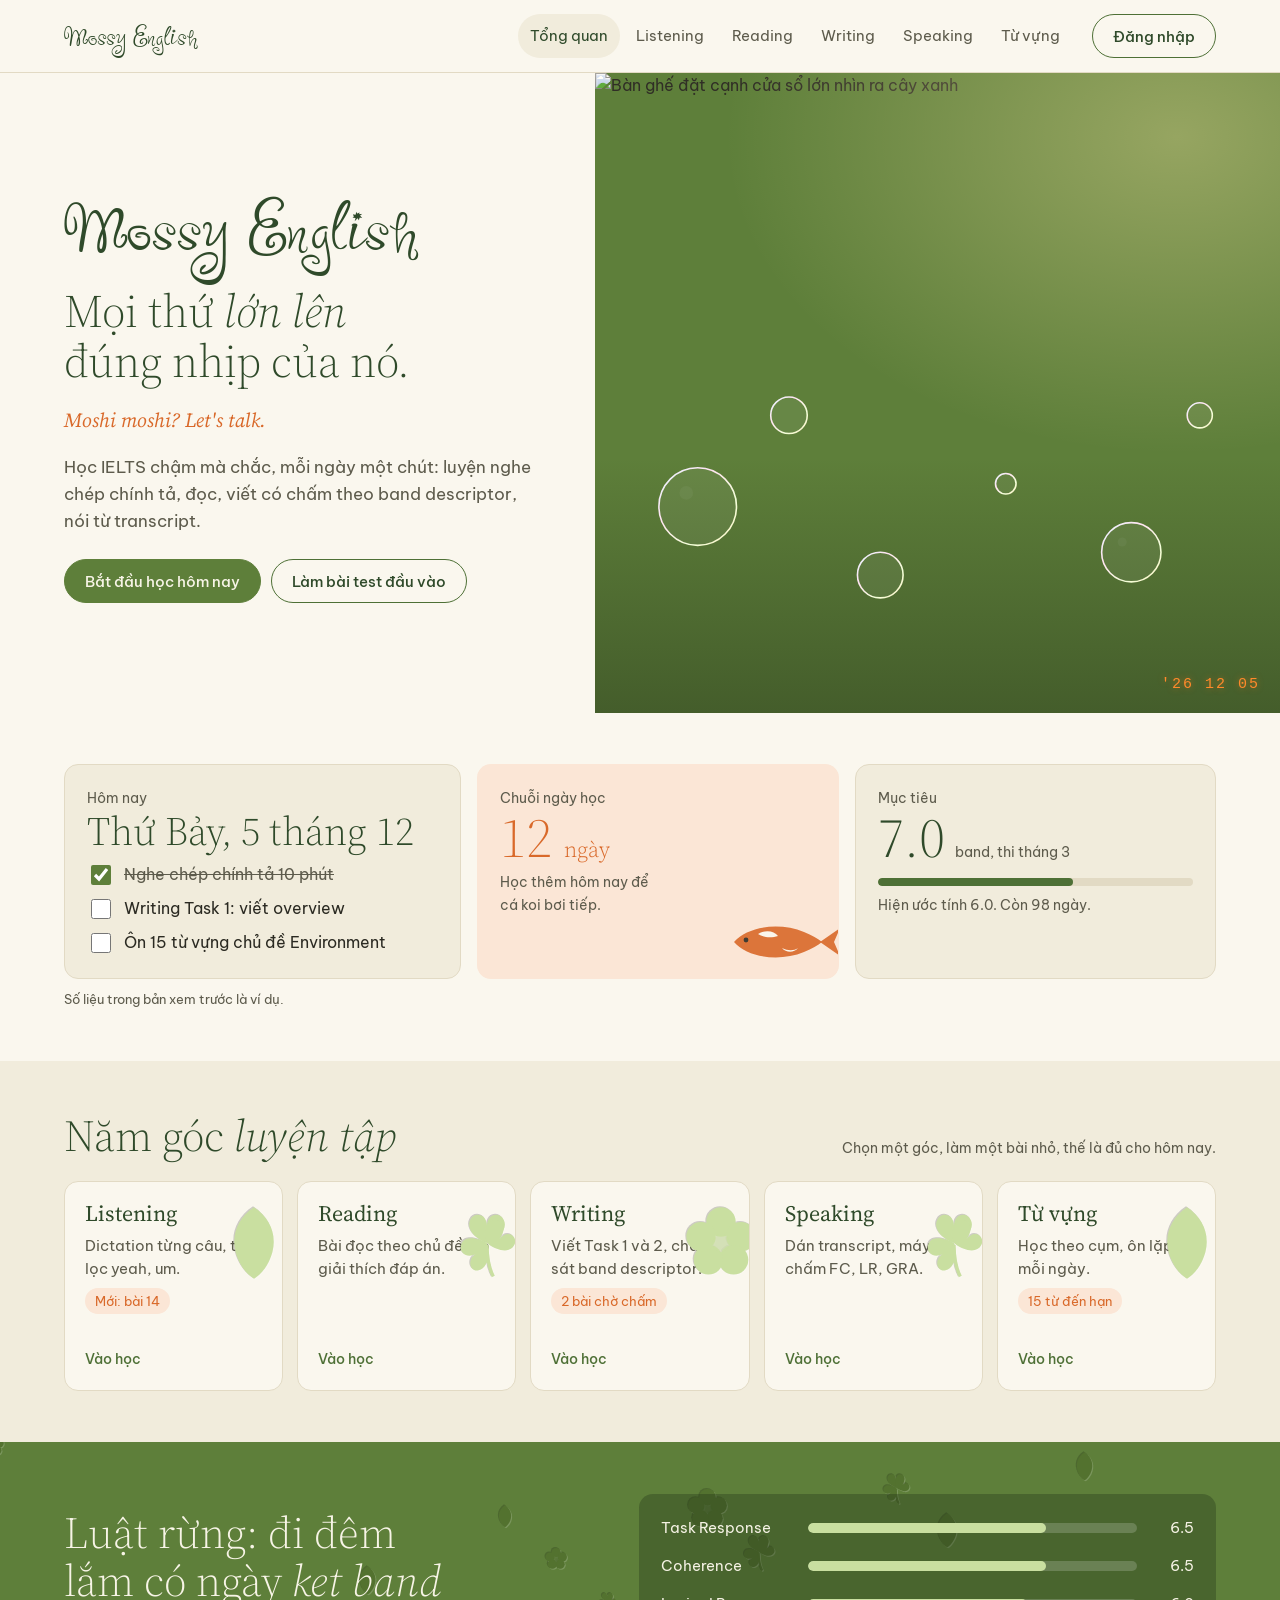
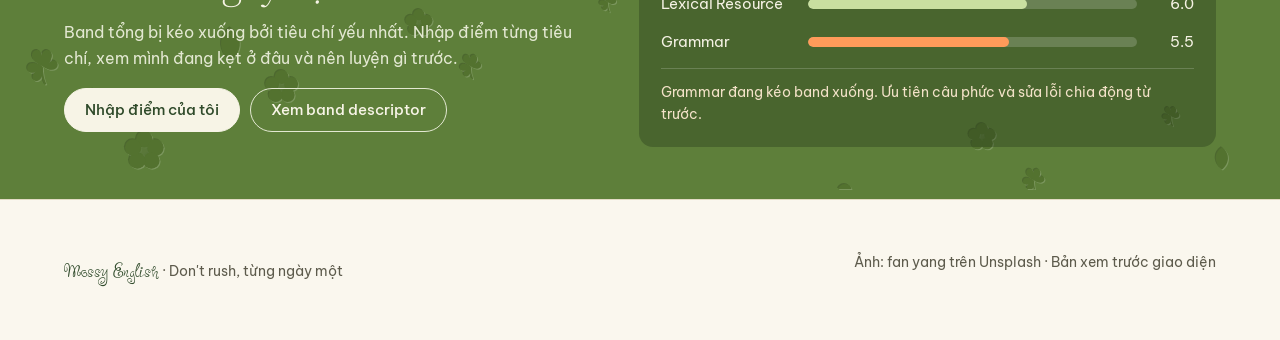
==== preview-mossy.html @ 65d92f9f "Add Mossy English theme preview page" ====
<!DOCTYPE html>
<html lang="vi">
<head>
<meta charset="utf-8">
<meta name="viewport" content="width=device-width,initial-scale=1">
<title>Mossy English · bản xem trước</title>
<link rel="preconnect" href="https://fonts.googleapis.com">
<link rel="preconnect" href="https://fonts.gstatic.com" crossorigin>
<link rel="stylesheet" href="https://fonts.googleapis.com/css2?family=Ole&family=Source+Serif+4:ital,opsz,wght@0,8..60,300;0,8..60,400;0,8..60,600;1,8..60,300;1,8..60,400&family=Be+Vietnam+Pro:wght@400;500;600&display=swap">
<link rel="stylesheet" href="https://cdn.jsdelivr.net/npm/dseg@0.46.0/css/dseg.css">
<style>
/* VOICE: ấm, chậm rãi, như một góc học bên cửa sổ buổi sáng
   IDEA: trang vở và bìa sổ xanh in nổi hoa cỏ, đặt trên bàn gỗ cạnh cửa sổ
   PICTURE: ảnh bàn học nhìn ra cây xanh trong khung cửa, bong bóng trôi, góc ngày phim cam
   COLOUR and TYPE: giấy kem, bìa rêu, lá non, một điểm cam cá koi; Ole cho tên, Source Serif 4 cho tiêu đề, Be Vietnam Pro cho chữ thường
   LAYOUT: hero chia đôi giấy và cửa sổ, dải Hôm nay, lưới 5 kỹ năng, dải xanh Luật rừng, chân trang */
:root{color-scheme:light dark;
--paper:light-dark(#FAF7EE,#171D17);--paper2:light-dark(#F1ECDC,#1F271F);--line:light-dark(#E2DAC4,#2E3A2D);
--ink:light-dark(#2B2A22,#ECE8DA);--soft:light-dark(#5D5B4C,#B9B6A6);
--moss:light-dark(#4E7036,#9CC46A);--deep:light-dark(#2F4A2A,#DDEBC9);--leaf:light-dark(#C9DFA0,#3E5530);
--cover:#5E7F3A;--cover2:#53722F;--koi:light-dark(#D9692A,#F08A45);--koiBg:light-dark(#FBE6D6,#3A2618)}
:root[data-theme=light]{color-scheme:light}:root[data-theme=dark]{color-scheme:dark}
*{box-sizing:border-box;min-width:0}
body{margin:0;background:var(--paper);color:var(--ink);font:16px/1.6 'Be Vietnam Pro',system-ui,sans-serif;overflow-x:clip}
a{color:inherit}
.band{padding:clamp(28px,4vw,64px) max(5vw,16px)}
.wrap{max-width:1240px;margin:0 auto}
.serif{font-family:'Source Serif 4',Georgia,serif}
h1,h2,h3{font-family:'Source Serif 4',Georgia,serif;font-weight:300;line-height:1.08;text-wrap:balance;margin:0;color:var(--deep)}
h2{font-size:clamp(30px,4vw,44px)}h3{font-size:22px;font-weight:400}
em{font-style:italic}
/* nav */
.nav{display:flex;align-items:center;gap:20px;flex-wrap:wrap;padding:14px max(5vw,16px);border-bottom:1px solid var(--line);background:var(--paper)}
.brand{font-family:'Ole',cursive;font-size:34px;line-height:1;color:var(--deep);text-decoration:none;margin-right:auto}
.nav nav{display:flex;gap:4px;flex-wrap:wrap}
.nav nav a{text-decoration:none;padding:10px 12px;border-radius:999px;font-size:15px;color:var(--soft)}
.nav nav a:hover,.nav nav a[aria-current]{background:var(--paper2);color:var(--deep)}
.btn{display:inline-flex;align-items:center;justify-content:center;min-height:44px;padding:10px 20px;border-radius:999px;font:500 15px 'Be Vietnam Pro',sans-serif;text-decoration:none;border:1.5px solid var(--moss);color:var(--deep);background:transparent;cursor:pointer}
.btn.fill{background:var(--cover);border-color:var(--cover);color:#F7F4E6}
.btn:hover{filter:brightness(1.06)}
:focus-visible{outline:3px solid var(--koi);outline-offset:3px}
/* hero */
.hero{display:grid;grid-template-columns:minmax(0,1fr) minmax(0,1.15fr);min-height:min(78vh,640px)}
.hero-text{padding:clamp(32px,5vw,72px) max(5vw,16px);display:flex;flex-direction:column;justify-content:center;gap:18px;position:relative}
.hero-text .name{font-family:'Ole',cursive;font-size:clamp(56px,7vw,92px);line-height:.95;color:var(--deep)}
.hero-text h1{font-size:clamp(32px,3.6vw,48px)}
.hero-text p{max-width:30em;color:var(--soft);margin:0;font-size:17px}
.hero-text .hello{font-family:'Source Serif 4',serif;font-style:italic;font-size:20px;color:var(--koi)}
.cta{display:flex;gap:10px;flex-wrap:wrap;margin-top:6px}
.window{position:relative;background:var(--cover);overflow:hidden;min-height:340px}
.window img{position:absolute;inset:0;width:100%;height:100%;object-fit:cover;filter:saturate(1.08) contrast(.96) sepia(.12)}
.window::after{content:"";position:absolute;inset:0;background:radial-gradient(120% 90% at 85% 10%,rgba(255,236,170,.35),transparent 55%),linear-gradient(180deg,rgba(0,0,0,0) 60%,rgba(20,30,15,.35));pointer-events:none}
.stamp{position:absolute;right:20px;bottom:16px;font-family:'DSEG7-Classic',monospace;font-size:15px;color:#FF8A2B;letter-spacing:2px;z-index:2;text-shadow:0 0 6px rgba(255,120,30,.5)}
.bubbles{position:absolute;inset:0;z-index:1;pointer-events:none}
.bubbles circle{fill:rgba(255,255,255,.06);stroke-width:1.4}
@media (prefers-reduced-motion:no-preference){.bubbles g{animation:rise 14s ease-in-out infinite alternate}.bubbles g:nth-child(2n){animation-duration:18s}.bubbles g:nth-child(3n){animation-duration:11s}}
@keyframes rise{to{transform:translateY(-40px)}}
/* emboss */
.emb{color:var(--cover2);filter:drop-shadow(1px 1px 0 rgba(255,255,255,.18)) drop-shadow(-1px -1px 0 rgba(0,0,0,.18))}
.flora{position:absolute;pointer-events:none}
/* today */
.today{display:grid;grid-template-columns:minmax(0,1.1fr) minmax(0,1fr) minmax(0,1fr);gap:16px}
.card{background:var(--paper2);border:1px solid var(--line);border-radius:14px;padding:22px;position:relative;overflow:hidden}
.date{font-family:'Source Serif 4',serif;font-size:40px;font-weight:300;line-height:1.05;color:var(--deep)}
.muted{color:var(--soft);font-size:14px}
.streak{background:var(--koiBg);border-color:transparent}
.streak .num{font-family:'Source Serif 4',serif;font-size:56px;font-weight:300;line-height:1;color:var(--koi)}
.koi{position:absolute;right:-6px;bottom:6px;width:120px;opacity:.9}
.plan{list-style:none;margin:10px 0 0;padding:0;display:grid;gap:8px}
.plan li{display:flex;gap:10px;align-items:flex-start}
.plan input{width:20px;height:20px;accent-color:var(--cover);margin-top:3px;flex:none}
.plan label{cursor:pointer}
.plan .done{text-decoration:line-through;color:var(--soft)}
.goal{display:flex;align-items:baseline;gap:10px}
.goal b{font-family:'Source Serif 4',serif;font-weight:300;font-size:56px;line-height:1;color:var(--deep)}
.meter{height:8px;border-radius:99px;background:var(--line);overflow:hidden;margin-top:12px}.meter i{display:block;height:100%;background:var(--moss);border-radius:99px}
/* skills */
.head{display:flex;justify-content:space-between;align-items:end;gap:16px;flex-wrap:wrap;margin-bottom:22px}
.skills{display:grid;grid-template-columns:repeat(5,minmax(0,1fr));gap:14px}
.skill{text-decoration:none;display:flex;flex-direction:column;gap:8px;min-height:210px;background:var(--paper);border:1px solid var(--line);border-radius:14px;padding:20px;position:relative;overflow:hidden;transition:transform .2s}
.skill:hover{transform:translateY(-3px);border-color:var(--moss)}
.skill .flora{right:-14px;top:-14px;width:84px;color:var(--leaf)}
.skill p{margin:0;color:var(--soft);font-size:14.5px}
.skill .go{margin-top:auto;font-size:14px;font-weight:500;color:var(--moss)}
.tag{align-self:flex-start;font-size:12.5px;padding:3px 10px;border-radius:99px;background:var(--koiBg);color:var(--koi)}
/* law band */
.law{background:var(--cover);color:#F5F2E4;position:relative;overflow:hidden}
.law h2{color:#F7F4E6}
.law .wrap{position:relative;display:grid;grid-template-columns:minmax(0,1fr) minmax(0,1.1fr);gap:clamp(24px,4vw,56px);align-items:center}
.law p{color:#E3E8D2;max-width:32em}
.crit{display:grid;gap:14px;background:rgba(20,35,15,.28);border-radius:14px;padding:22px}
.crit .row{display:grid;grid-template-columns:9em minmax(0,1fr) 3em;gap:12px;align-items:center;font-size:15px}
.crit .bar{height:10px;border-radius:99px;background:rgba(255,255,255,.18);overflow:hidden}.crit .bar i{display:block;height:100%;background:#C9DFA0;border-radius:99px}
.crit .row.low .bar i{background:#FF9B5A}.crit .v{text-align:right;font-variant-numeric:tabular-nums}
.crit .tip{font-size:14px;color:#F3E2C8;border-top:1px solid rgba(255,255,255,.18);padding-top:12px}
footer{border-top:1px solid var(--line)}
footer .wrap{display:flex;justify-content:space-between;gap:16px;flex-wrap:wrap;color:var(--soft);font-size:14px}
.note{font-size:13px;color:var(--soft)}
@media(max-width:980px){.today{grid-template-columns:minmax(0,1fr) minmax(0,1fr)}.today .card:first-child{grid-column:1/-1}.skills{grid-template-columns:repeat(2,minmax(0,1fr))}.law .wrap{grid-template-columns:minmax(0,1fr)}}
@media(max-width:720px){.hero{grid-template-columns:minmax(0,1fr)}.window{min-height:300px;order:-1}.nav nav{width:100%;overflow-x:auto;flex-wrap:nowrap}.nav nav a{flex:none}}
@media(max-width:560px){.today,.skills{grid-template-columns:minmax(0,1fr)}.crit .row{grid-template-columns:7em minmax(0,1fr) 2.5em;font-size:14px}}
</style>
</head>
<body>
<svg width="0" height="0" style="position:absolute" aria-hidden="true">
 <defs>
  <symbol id="fl" viewBox="0 0 40 40"><g fill="currentColor"><circle cx="20" cy="10" r="7"/><circle cx="29.5" cy="17" r="7"/><circle cx="26" cy="28" r="7"/><circle cx="14" cy="28" r="7"/><circle cx="10.5" cy="17" r="7"/></g><circle cx="20" cy="20" r="4" fill="currentColor" opacity=".6"/></symbol>
  <symbol id="cl" viewBox="0 0 40 40"><g fill="currentColor"><path d="M20 20c-6-2-10-7-8-11s8-3 8 3c0-6 6-7 8-3s-2 9-8 11z"/><path d="M20 20c2 6 0 12-4 13s-6-5-1-8c-5 3-9-1-7-5s9-2 12 0z"/><path d="M20 20c5 4 11 5 13 1s-3-8-7-3c4-5 1-10-3-9s-5 7-3 11z"/><path d="M20 21c0 6 1 11 3 15" stroke="currentColor" stroke-width="1.6" fill="none"/></g></symbol>
  <symbol id="lf" viewBox="0 0 40 40"><path fill="currentColor" d="M20 3c9 6 12 16 7 26-2 4-5 7-7 8-2-1-5-4-7-8C8 19 11 9 20 3z"/></symbol>
 </defs>
</svg>

<header class="nav">
 <a class="brand" href="#top">Mossy English</a>
 <nav aria-label="Mục chính">
  <a href="#top" aria-current="page">Tổng quan</a><a href="#ky-nang">Listening</a><a href="#ky-nang">Reading</a><a href="#ky-nang">Writing</a><a href="#ky-nang">Speaking</a><a href="#ky-nang">Từ vựng</a>
 </nav>
 <a class="btn" href="#top">Đăng nhập</a>
</header>

<main id="top">
<section class="hero">
 <div class="hero-text">
  <div class="name">Mossy English</div>
  <h1>Mọi thứ <em>lớn lên</em> đúng nhịp của nó.</h1>
  <div class="hello">Moshi moshi? Let's talk.</div>
  <p>Học IELTS chậm mà chắc, mỗi ngày một chút: luyện nghe chép chính tả, đọc, viết có chấm theo band descriptor, nói từ transcript.</p>
  <div class="cta"><a class="btn fill" href="#hom-nay">Bắt đầu học hôm nay</a><a class="btn" href="#luat-rung">Làm bài test đầu vào</a></div>
 </div>
 <div class="window">
  <img src="https://unsplash.com/photos/W5WiOvWsRY4/download?w=1600" alt="Bàn ghế đặt cạnh cửa sổ lớn nhìn ra cây xanh" onerror="this.onerror=null;this.src='https://images.unsplash.com/photo-1489644484856-f3ddc0adc923?w=1600&q=80'">
  <svg class="bubbles" viewBox="0 0 600 500" preserveAspectRatio="xMidYMid slice" aria-hidden="true">
   <defs><linearGradient id="ir" x1="0" y1="0" x2="1" y2="1"><stop offset="0" stop-color="#E6F6FF"/><stop offset=".35" stop-color="#FFE3F1"/><stop offset=".7" stop-color="#F3FFD8"/><stop offset="1" stop-color="#FFF1C9"/></linearGradient></defs>
   <g><circle cx="90" cy="380" r="34" stroke="url(#ir)"/><circle cx="80" cy="368" r="6" fill="#fff" opacity=".7" stroke="none"/></g>
   <g><circle cx="170" cy="300" r="16" stroke="url(#ir)"/></g>
   <g><circle cx="470" cy="420" r="26" stroke="url(#ir)"/><circle cx="462" cy="411" r="4" fill="#fff" opacity=".7" stroke="none"/></g>
   <g><circle cx="530" cy="300" r="11" stroke="url(#ir)"/></g>
   <g><circle cx="250" cy="440" r="20" stroke="url(#ir)"/></g>
   <g><circle cx="360" cy="360" r="9" stroke="url(#ir)"/></g>
  </svg>
  <span class="stamp" id="stamp">'26 11 27</span>
 </div>
</section>

<section class="band" id="hom-nay">
 <div class="wrap today">
  <article class="card">
   <div class="muted">Hôm nay</div>
   <div class="date" id="today">Thứ Sáu, 27 tháng 11</div>
   <ul class="plan" id="plan"></ul>
  </article>
  <article class="card streak">
   <div class="muted">Chuỗi ngày học</div>
   <div class="num">12 <span style="font-size:22px">ngày</span></div>
   <p class="muted" style="margin:.4em 0 0;max-width:12em">Học thêm hôm nay để cá koi bơi tiếp.</p>
   <svg class="koi" viewBox="0 0 120 60" aria-hidden="true"><path fill="var(--koi)" d="M10 30c14-16 46-20 70-10 8 3 14 7 18 10-4 3-10 7-18 10-24 10-56 6-70-10z"/><path fill="var(--koi)" d="M96 30l20-14-6 14 6 14z"/><path fill="#FAF7EE" d="M34 22c6-4 16-4 20 2-6 2-14 2-20-2zM58 36c6 3 12 3 16 0-4 5-12 5-16 0z"/><circle cx="22" cy="28" r="2.4" fill="#2B2A22"/></svg>
  </article>
  <article class="card">
   <div class="muted">Mục tiêu</div>
   <div class="goal"><b>7.0</b><span class="muted">band, thi tháng 3</span></div>
   <div class="meter" aria-label="Tiến độ 62%"><i style="width:62%"></i></div>
   <p class="muted" style="margin:.6em 0 0">Hiện ước tính 6.0. Còn 98 ngày.</p>
  </article>
 </div>
 <p class="wrap note" style="margin-top:10px">Số liệu trong bản xem trước là ví dụ.</p>
</section>

<section class="band" id="ky-nang" style="background:var(--paper2)">
 <div class="wrap">
  <div class="head"><h2>Năm góc <em>luyện tập</em></h2><span class="muted">Chọn một góc, làm một bài nhỏ, thế là đủ cho hôm nay.</span></div>
  <div class="skills" id="skills"></div>
 </div>
</section>

<section class="band law" id="luat-rung">
 <svg class="flora emb" style="left:-20px;top:-10px;width:100%;height:100%" aria-hidden="true" id="lawflora"></svg>
 <div class="wrap">
  <div>
   <h2>Luật rừng: đi đêm lắm có ngày <em>kẹt band</em></h2>
   <p>Band tổng bị kéo xuống bởi tiêu chí yếu nhất. Nhập điểm từng tiêu chí, xem mình đang kẹt ở đâu và nên luyện gì trước.</p>
   <div class="cta"><a class="btn fill" style="background:#F7F4E6;border-color:#F7F4E6;color:#2F4A2A" href="#luat-rung">Nhập điểm của tôi</a><a class="btn" style="border-color:#E3E8D2;color:#F7F4E6" href="#luat-rung">Xem band descriptor</a></div>
  </div>
  <div class="crit" id="crit"></div>
 </div>
</section>
</main>

<footer class="band">
 <div class="wrap"><span><span style="font-family:Ole;font-size:24px;color:var(--deep)">Mossy English</span> · Don't rush, từng ngày một</span><span>Ảnh: fan yang trên Unsplash · Bản xem trước giao diện</span></div>
</footer>

<script>
{
const plan=[["Nghe chép chính tả 10 phút",1],["Writing Task 1: viết overview",0],["Ôn 15 từ vựng chủ đề Environment",0]];
const P=document.getElementById('plan');
P.innerHTML=plan.map(([t,d],i)=>`<li><input type="checkbox" id="p${i}" ${d?'checked':''}><label for="p${i}" class="${d?'done':''}">${t}</label></li>`).join('');
P.addEventListener('change',e=>{const l=e.target.nextElementSibling;l.classList.toggle('done',e.target.checked)});
const sk=[["Listening","Dictation từng câu, tự lọc yeah, um.","Mới: bài 14",'lf'],["Reading","Bài đọc theo chủ đề, có giải thích đáp án.","",'cl'],["Writing","Viết Task 1 và 2, chấm sát band descriptor.","2 bài chờ chấm",'fl'],["Speaking","Dán transcript, máy chấm FC, LR, GRA.","",'cl'],["Từ vựng","Học theo cụm, ôn lặp lại mỗi ngày.","15 từ đến hạn",'lf']];
document.getElementById('skills').innerHTML=sk.map(([n,d,t,s])=>`<a class="skill" href="#ky-nang"><svg class="flora emb" style="color:var(--leaf)"><use href="#${s}"/></svg><h3>${n}</h3><p>${d}</p>${t?`<span class="tag">${t}</span>`:''}<span class="go">Vào học</span></a>`).join('');
const cr=[["Task Response",6.5],["Coherence",6.5],["Lexical Resource",6],["Grammar",5.5]];
const C=document.getElementById('crit');
C.innerHTML=cr.map(([n,v])=>`<div class="row ${v<6?'low':''}"><span>${n}</span><span class="bar"><i style="width:${v/9*100}%"></i></span><span class="v">${v.toFixed(1)}</span></div>`).join('')+`<div class="tip">Grammar đang kéo band xuống. Ưu tiên câu phức và sửa lỗi chia động từ trước.</div>`;
const lf=document.getElementById('lawflora');let h='';const ids=['fl','cl','lf'];
for(let i=0;i<22;i++){const x=(i*137)%100,y=(i*61)%100,s=26+(i*7)%28;h+=`<use href="#${ids[i%3]}" x="${x}%" y="${y}%" width="${s}" height="${s}"/>`}
lf.innerHTML=h;
const d=new Date();const days=['Chủ Nhật','Thứ Hai','Thứ Ba','Thứ Tư','Thứ Năm','Thứ Sáu','Thứ Bảy'];
document.getElementById('today').textContent=`${days[d.getDay()]}, ${d.getDate()} tháng ${d.getMonth()+1}`;
const p=n=>String(n).padStart(2,'0');document.getElementById('stamp').textContent=`'${p(d.getFullYear()%100)} ${p(d.getMonth()+1)} ${p(d.getDate())}`;
}
</script>
</body>
</html>
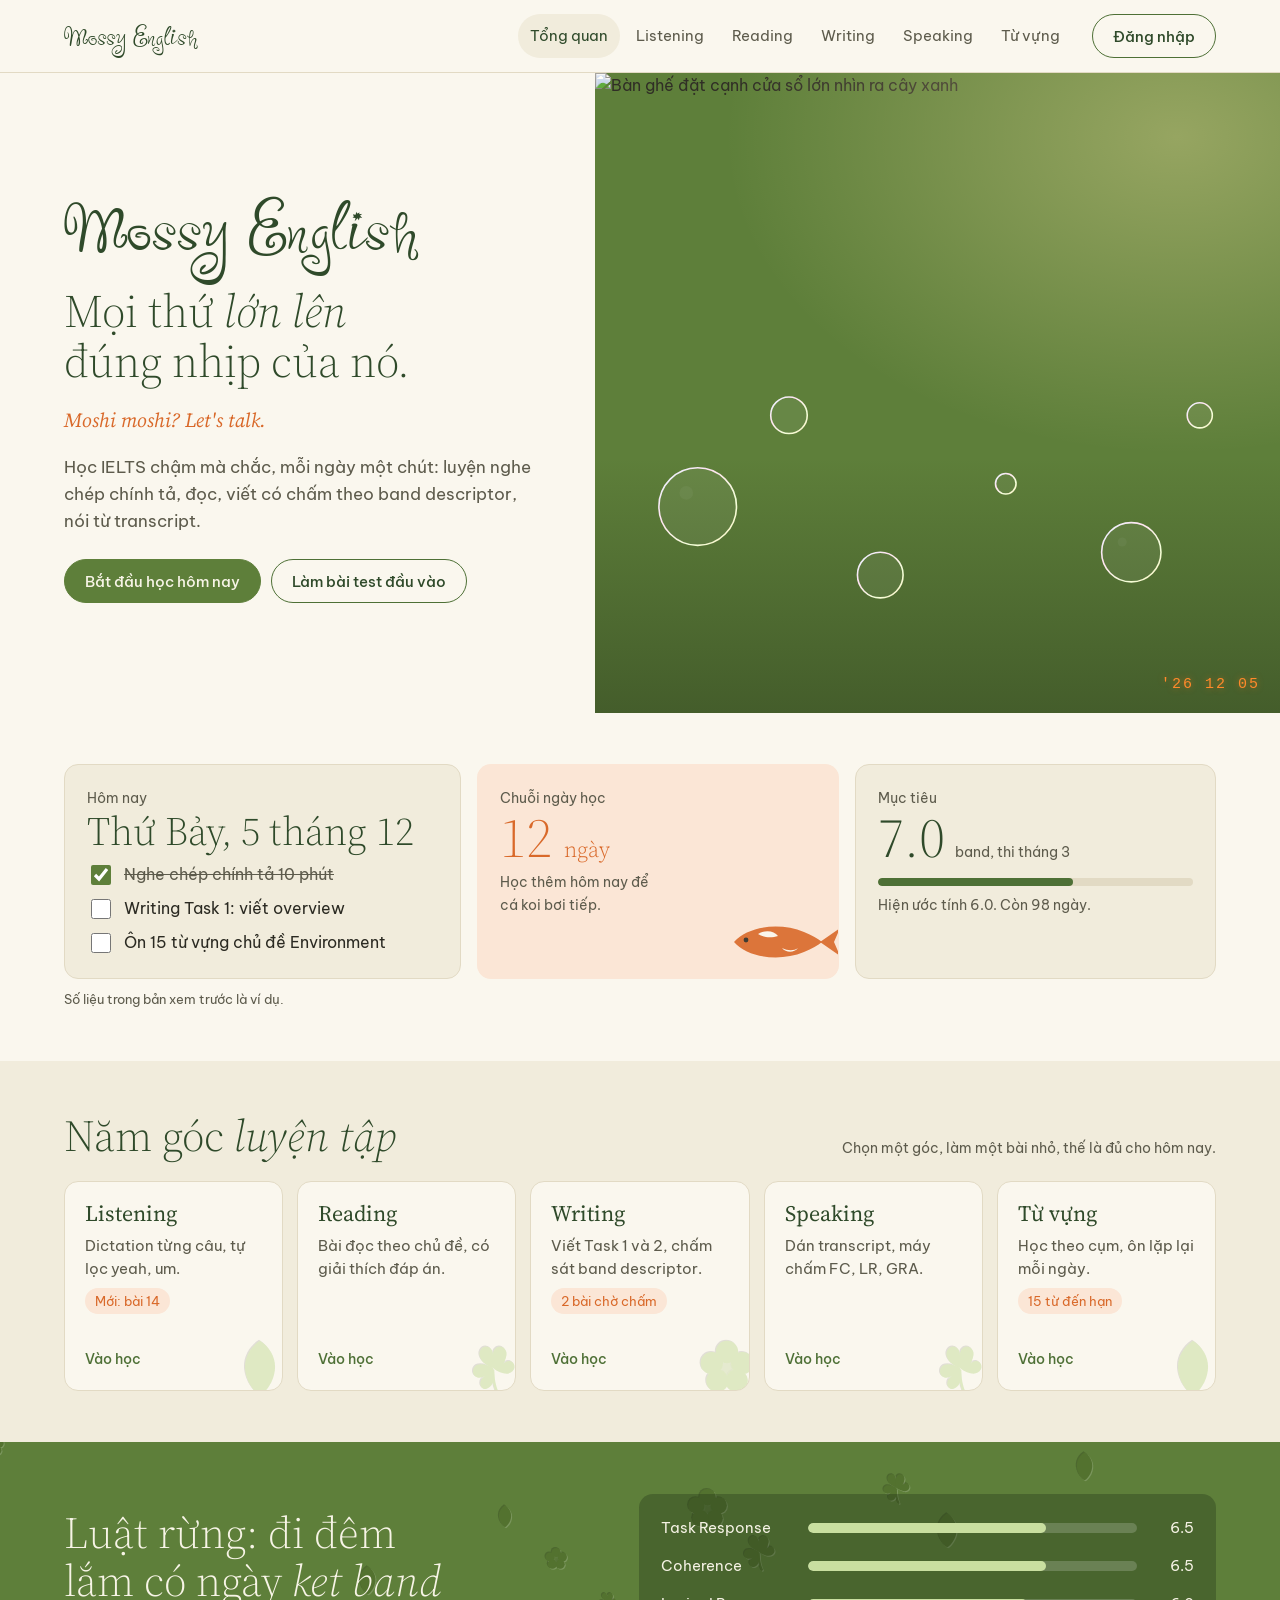
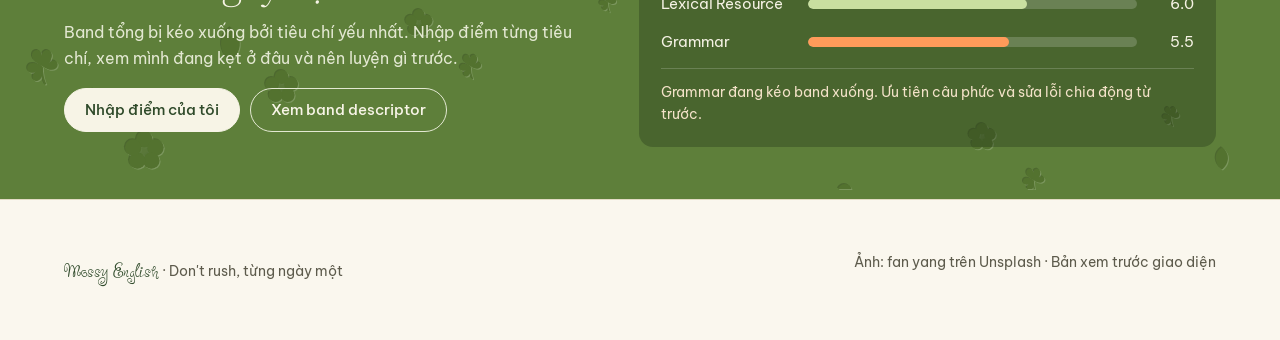
==== commit 68314209: "Preview: real desk photo, fix flower overlap" ====
--- a/preview-mossy.html
+++ b/preview-mossy.html
@@ -79,7 +79,8 @@
 .skills{display:grid;grid-template-columns:repeat(5,minmax(0,1fr));gap:14px}
 .skill{text-decoration:none;display:flex;flex-direction:column;gap:8px;min-height:210px;background:var(--paper);border:1px solid var(--line);border-radius:14px;padding:20px;position:relative;overflow:hidden;transition:transform .2s}
 .skill:hover{transform:translateY(-3px);border-color:var(--moss)}
-.skill .flora{right:-14px;top:-14px;width:84px;color:var(--leaf)}
+.skill .flora{right:-10px;bottom:-10px;width:64px;height:64px;opacity:.55}
+.skill h3,.skill p{position:relative;z-index:1}
 .skill p{margin:0;color:var(--soft);font-size:14.5px}
 .skill .go{margin-top:auto;font-size:14px;font-weight:500;color:var(--moss)}
 .tag{align-self:flex-start;font-size:12.5px;padding:3px 10px;border-radius:99px;background:var(--koiBg);color:var(--koi)}
@@ -128,7 +129,7 @@
   <div class="cta"><a class="btn fill" href="#hom-nay">Bắt đầu học hôm nay</a><a class="btn" href="#luat-rung">Làm bài test đầu vào</a></div>
  </div>
  <div class="window">
-  <img src="https://unsplash.com/photos/W5WiOvWsRY4/download?w=1600" alt="Bàn ghế đặt cạnh cửa sổ lớn nhìn ra cây xanh" onerror="this.onerror=null;this.src='https://images.unsplash.com/photo-1489644484856-f3ddc0adc923?w=1600&q=80'">
+  <img src="https://images.unsplash.com/photo-1754379376065-0a8106dc60a1?w=1600&q=80&auto=format" alt="Bàn ghế đặt cạnh cửa sổ lớn nhìn ra cây xanh" onerror="this.onerror=null;this.src='https://images.unsplash.com/photo-1489644484856-f3ddc0adc923?w=1600&q=80'">
   <svg class="bubbles" viewBox="0 0 600 500" preserveAspectRatio="xMidYMid slice" aria-hidden="true">
    <defs><linearGradient id="ir" x1="0" y1="0" x2="1" y2="1"><stop offset="0" stop-color="#E6F6FF"/><stop offset=".35" stop-color="#FFE3F1"/><stop offset=".7" stop-color="#F3FFD8"/><stop offset="1" stop-color="#FFF1C9"/></linearGradient></defs>
    <g><circle cx="90" cy="380" r="34" stroke="url(#ir)"/><circle cx="80" cy="368" r="6" fill="#fff" opacity=".7" stroke="none"/></g>
